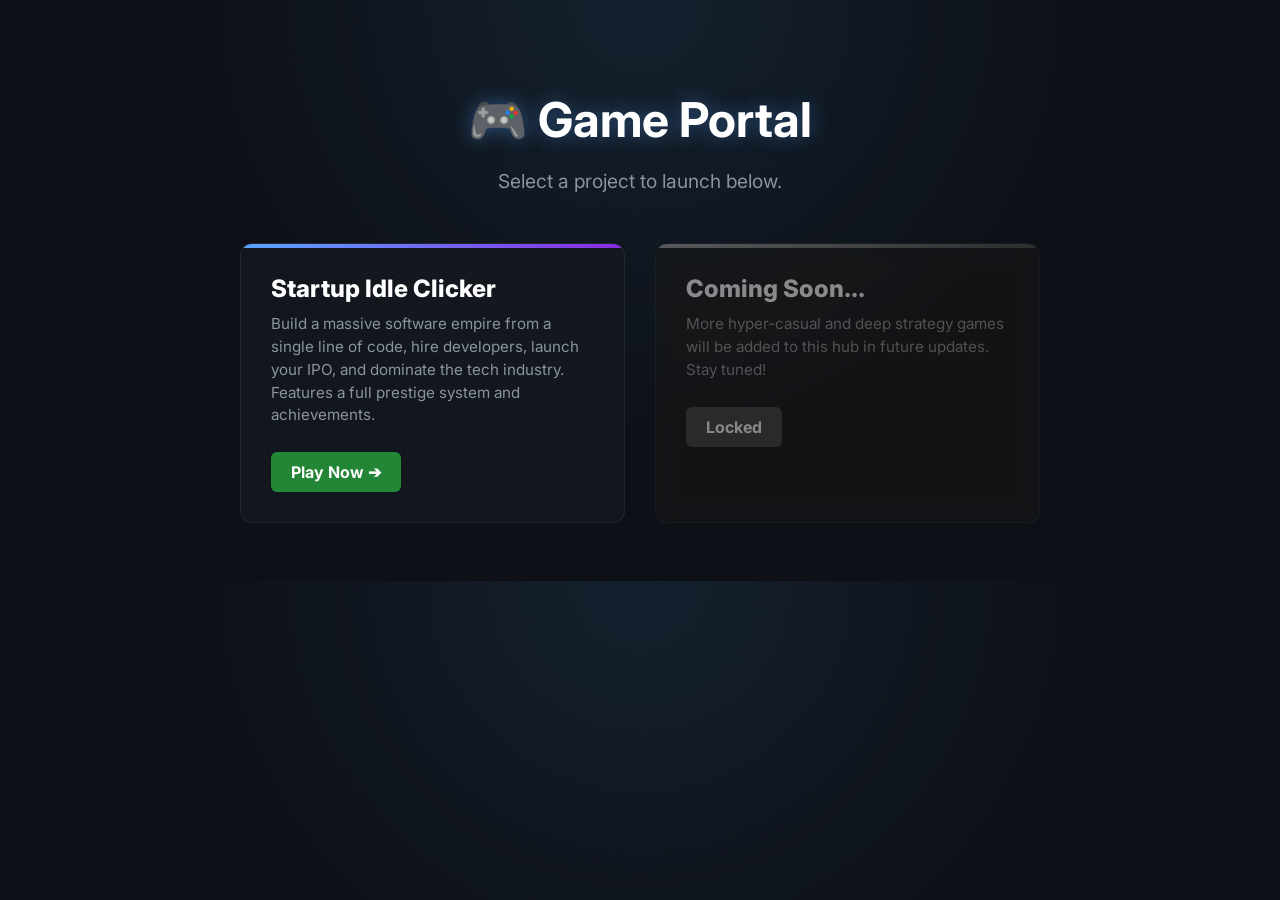
==== index.html @ 1bd76b30 "init commit, entery page, idle clicker first game" ====
<!DOCTYPE html>
<html lang="en">
<head>
    <meta charset="UTF-8">
    <meta name="viewport" content="width=device-width, initial-scale=1.0">
    <title>AG Games Portal</title>
    <link href="https://fonts.googleapis.com/css2?family=Inter:wght@400;600;800&display=swap" rel="stylesheet">
    <style>
        body { 
            font-family: 'Inter', -apple-system, sans-serif; 
            background: #0d1117; 
            color: #c9d1d9; 
            text-align: center; 
            padding: 50px; 
            background-image: radial-gradient(circle at 50% 0%, rgba(88, 166, 255, 0.1), transparent 50%);
        }
        .portal-container {
            max-width: 800px;
            margin: 0 auto;
        }
        h1 { 
            font-size: 3rem;
            margin-bottom: 20px; 
            color: #fff;
            text-shadow: 0 0 20px rgba(88,166,255,0.4);
        }
        .subtitle {
            color: #8b949e;
            margin-bottom: 50px;
            font-size: 1.2rem;
        }
        .game-grid {
            display: grid;
            grid-template-columns: repeat(auto-fill, minmax(300px, 1fr));
            gap: 30px;
        }
        .game-card { 
            border: 1px solid rgba(48, 54, 61, 0.5); 
            padding: 30px; 
            border-radius: 12px; 
            background: rgba(22, 27, 34, 0.7); 
            backdrop-filter: blur(10px);
            transition: all 0.3s cubic-bezier(0.175, 0.885, 0.32, 1.275); 
            text-align: left;
            position: relative;
            overflow: hidden;
        }
        .game-card::before {
            content: '';
            position: absolute;
            top: 0; left: 0; right: 0; height: 4px;
            background: linear-gradient(90deg, #58a6ff, #8a2be2);
        }
        .game-card:hover { 
            transform: translateY(-8px); 
            border-color: #58a6ff; 
            box-shadow: 0 15px 30px rgba(0,0,0,0.5), 0 0 20px rgba(88,166,255,0.2);
        }
        .game-title {
            color: #fff;
            font-size: 1.5rem;
            margin-bottom: 10px;
            font-weight: 800;
        }
        .game-desc {
            color: #8b949e; 
            margin-bottom: 25px;
            line-height: 1.5;
            font-size: 0.95rem;
        }
        .play-btn { 
            display: inline-block;
            background: #238636;
            color: white; 
            text-decoration: none; 
            font-weight: bold; 
            padding: 10px 20px;
            border-radius: 6px;
            transition: background 0.2s;
        }
        .play-btn:hover {
            background: #2ea043;
        }
    </style>
</head>
<body>
    <div class="portal-container">
        <h1>🎮 Game Portal</h1>
        <p class="subtitle">Select a project to launch below.</p>
        
        <div class="game-grid">
            <div class="game-card">
                <div class="game-title">Startup Idle Clicker</div>
                <div class="game-desc">Build a massive software empire from a single line of code, hire developers, launch your IPO, and dominate the tech industry. Features a full prestige system and achievements.</div>
                <a href="./startup_idle_clicker/index.html" class="play-btn">Play Now ➔</a>
            </div>
            
            <!-- Future games can be appended here -->
            <div class="game-card" style="opacity:0.5; filter:grayscale(1);">
                <div class="game-title">Coming Soon...</div>
                <div class="game-desc">More hyper-casual and deep strategy games will be added to this hub in future updates. Stay tuned!</div>
                <span class="play-btn" style="background:#444; cursor:not-allowed;">Locked</span>
            </div>
        </div>
    </div>
</body>
</html>
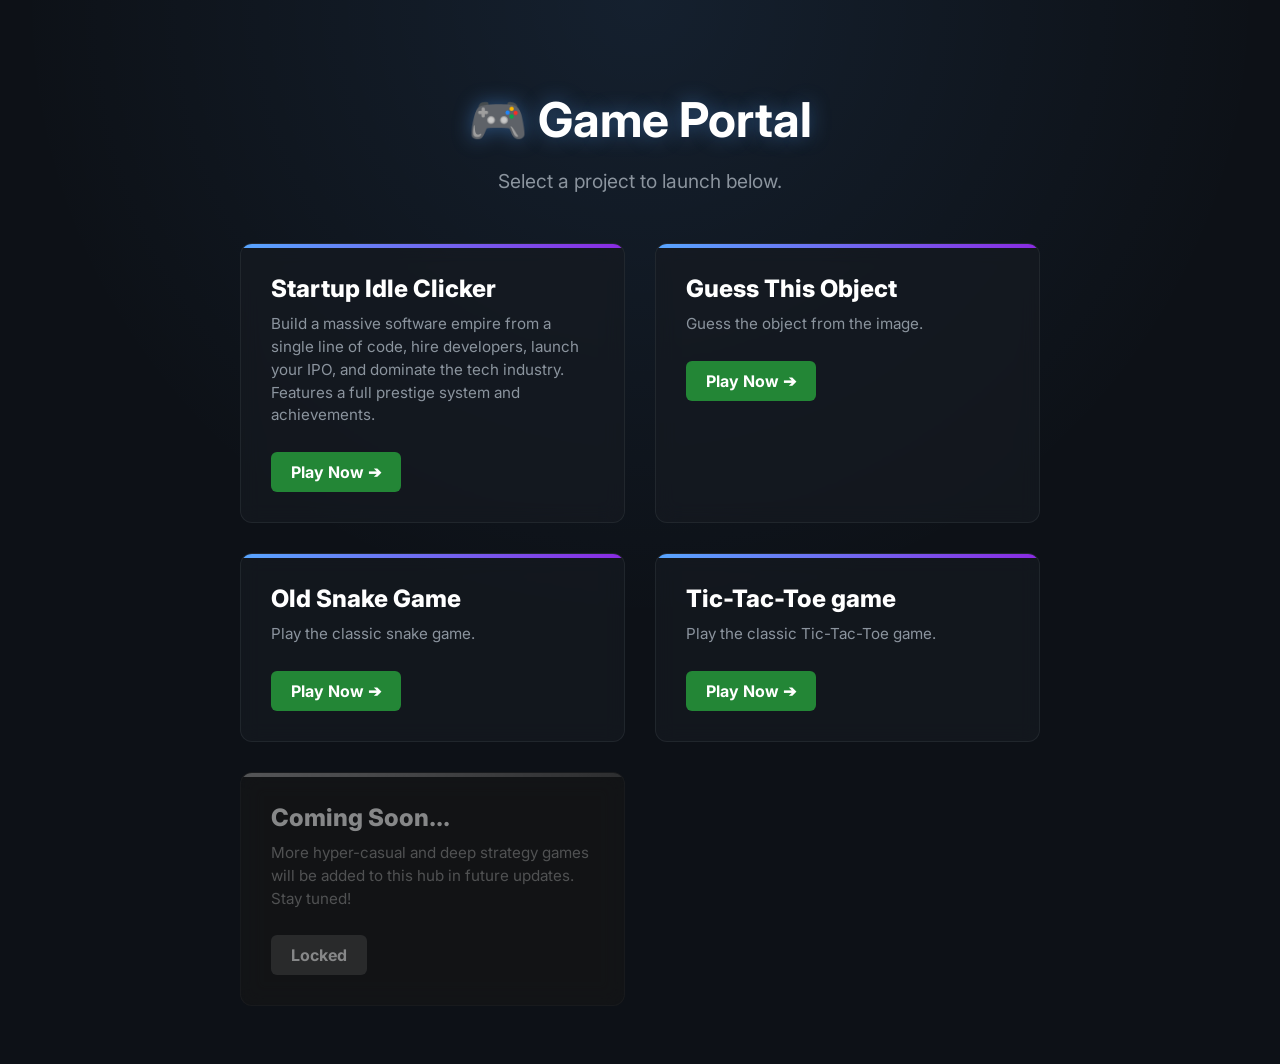
==== commit 1e20fcf2: "populate more games" ====
--- a/index.html
+++ b/index.html
@@ -1,107 +1,147 @@
 <!DOCTYPE html>
 <html lang="en">
+
 <head>
     <meta charset="UTF-8">
     <meta name="viewport" content="width=device-width, initial-scale=1.0">
     <title>AG Games Portal</title>
+    <script async src="https://pagead2.googlesyndication.com/pagead/js/adsbygoogle.js?client=ca-pub-1398972486404954"
+        crossorigin="anonymous"></script>
     <link href="https://fonts.googleapis.com/css2?family=Inter:wght@400;600;800&display=swap" rel="stylesheet">
     <style>
-        body { 
-            font-family: 'Inter', -apple-system, sans-serif; 
-            background: #0d1117; 
-            color: #c9d1d9; 
-            text-align: center; 
-            padding: 50px; 
+        body {
+            font-family: 'Inter', -apple-system, sans-serif;
+            background: #0d1117;
+            color: #c9d1d9;
+            text-align: center;
+            padding: 50px;
             background-image: radial-gradient(circle at 50% 0%, rgba(88, 166, 255, 0.1), transparent 50%);
         }
+
         .portal-container {
             max-width: 800px;
             margin: 0 auto;
         }
-        h1 { 
+
+        h1 {
             font-size: 3rem;
-            margin-bottom: 20px; 
+            margin-bottom: 20px;
             color: #fff;
-            text-shadow: 0 0 20px rgba(88,166,255,0.4);
+            text-shadow: 0 0 20px rgba(88, 166, 255, 0.4);
         }
+
         .subtitle {
             color: #8b949e;
             margin-bottom: 50px;
             font-size: 1.2rem;
         }
+
         .game-grid {
             display: grid;
             grid-template-columns: repeat(auto-fill, minmax(300px, 1fr));
             gap: 30px;
         }
-        .game-card { 
-            border: 1px solid rgba(48, 54, 61, 0.5); 
-            padding: 30px; 
-            border-radius: 12px; 
-            background: rgba(22, 27, 34, 0.7); 
+
+        .game-card {
+            border: 1px solid rgba(48, 54, 61, 0.5);
+            padding: 30px;
+            border-radius: 12px;
+            background: rgba(22, 27, 34, 0.7);
             backdrop-filter: blur(10px);
-            transition: all 0.3s cubic-bezier(0.175, 0.885, 0.32, 1.275); 
+            transition: all 0.3s cubic-bezier(0.175, 0.885, 0.32, 1.275);
             text-align: left;
             position: relative;
             overflow: hidden;
         }
+
         .game-card::before {
             content: '';
             position: absolute;
-            top: 0; left: 0; right: 0; height: 4px;
+            top: 0;
+            left: 0;
+            right: 0;
+            height: 4px;
             background: linear-gradient(90deg, #58a6ff, #8a2be2);
         }
-        .game-card:hover { 
-            transform: translateY(-8px); 
-            border-color: #58a6ff; 
-            box-shadow: 0 15px 30px rgba(0,0,0,0.5), 0 0 20px rgba(88,166,255,0.2);
+
+        .game-card:hover {
+            transform: translateY(-8px);
+            border-color: #58a6ff;
+            box-shadow: 0 15px 30px rgba(0, 0, 0, 0.5), 0 0 20px rgba(88, 166, 255, 0.2);
         }
+
         .game-title {
             color: #fff;
             font-size: 1.5rem;
             margin-bottom: 10px;
             font-weight: 800;
         }
+
         .game-desc {
-            color: #8b949e; 
+            color: #8b949e;
             margin-bottom: 25px;
             line-height: 1.5;
             font-size: 0.95rem;
         }
-        .play-btn { 
+
+        .play-btn {
             display: inline-block;
             background: #238636;
-            color: white; 
-            text-decoration: none; 
-            font-weight: bold; 
+            color: white;
+            text-decoration: none;
+            font-weight: bold;
             padding: 10px 20px;
             border-radius: 6px;
             transition: background 0.2s;
         }
+
         .play-btn:hover {
             background: #2ea043;
         }
     </style>
 </head>
+
 <body>
     <div class="portal-container">
         <h1>🎮 Game Portal</h1>
         <p class="subtitle">Select a project to launch below.</p>
-        
+
         <div class="game-grid">
             <div class="game-card">
                 <div class="game-title">Startup Idle Clicker</div>
-                <div class="game-desc">Build a massive software empire from a single line of code, hire developers, launch your IPO, and dominate the tech industry. Features a full prestige system and achievements.</div>
+                <div class="game-desc">Build a massive software empire from a single line of code, hire developers,
+                    launch your IPO, and dominate the tech industry. Features a full prestige system and achievements.
+                </div>
                 <a href="./startup_idle_clicker/index.html" class="play-btn">Play Now ➔</a>
             </div>
-            
+
+            <div class="game-card">
+                <div class="game-title">Guess This Object</div>
+                <div class="game-desc">Guess the object from the image.</div>
+                <a href="https://romanmamrukov.github.io/guessGame/" class="play-btn">Play Now ➔</a>
+            </div>
+
+            <div class="game-card">
+                <div class="game-title">Old Snake Game</div>
+                <div class="game-desc">Play the classic snake game.</div>
+                <a href="https://romanmamrukov.github.io/snakegame/" class="play-btn">Play Now ➔</a>
+            </div>
+
+            <div class="game-card">
+                <div class="game-title">Tic-Tac-Toe game</div>
+                <div class="game-desc">Play the classic Tic-Tac-Toe game.</div>
+                <a href="https://romanmamrukov.github.io/TicTacToeWebGame/" class="play-btn">Play Now ➔</a>
+            </div>
+
             <!-- Future games can be appended here -->
             <div class="game-card" style="opacity:0.5; filter:grayscale(1);">
                 <div class="game-title">Coming Soon...</div>
-                <div class="game-desc">More hyper-casual and deep strategy games will be added to this hub in future updates. Stay tuned!</div>
+                <div class="game-desc">More hyper-casual and deep strategy games will be added to this hub in future
+                    updates. Stay tuned!</div>
                 <span class="play-btn" style="background:#444; cursor:not-allowed;">Locked</span>
             </div>
         </div>
     </div>
 </body>
-</html>
+
+</html>
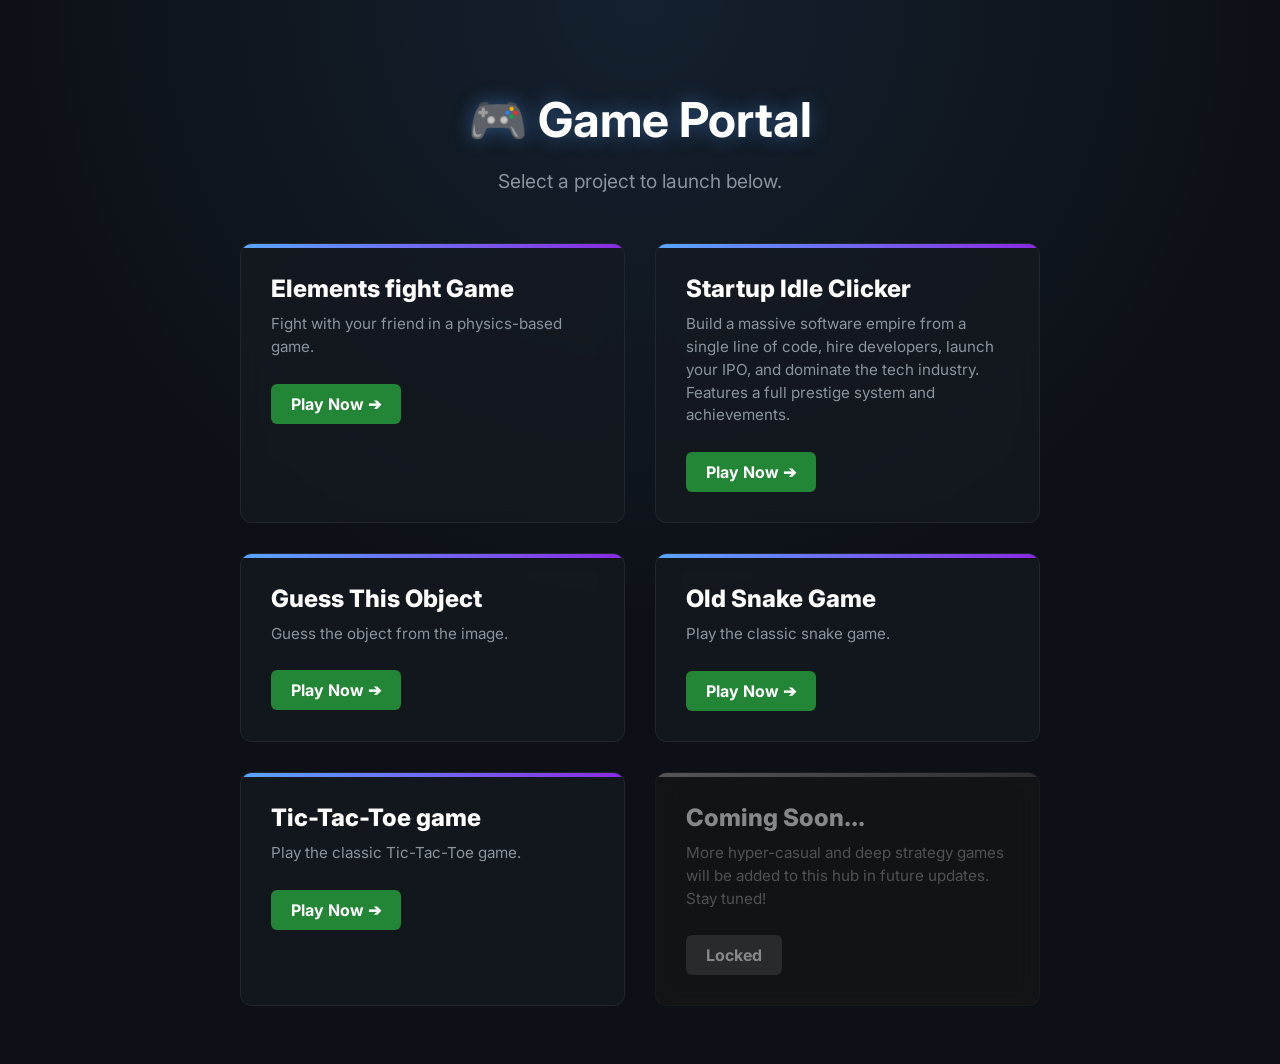
==== commit bf1f51c5: "update main page with new game" ====
--- a/index.html
+++ b/index.html
@@ -108,6 +108,12 @@
 
         <div class="game-grid">
             <div class="game-card">
+                <div class="game-title">Elements fight Game</div>
+                <div class="game-desc">Fight with your friend in a physics-based game.</div>
+                <a href="./el_fight/index.html" class="play-btn">Play Now ➔</a>
+            </div>
+
+            <div class="game-card">
                 <div class="game-title">Startup Idle Clicker</div>
                 <div class="game-desc">Build a massive software empire from a single line of code, hire developers,
                     launch your IPO, and dominate the tech industry. Features a full prestige system and achievements.
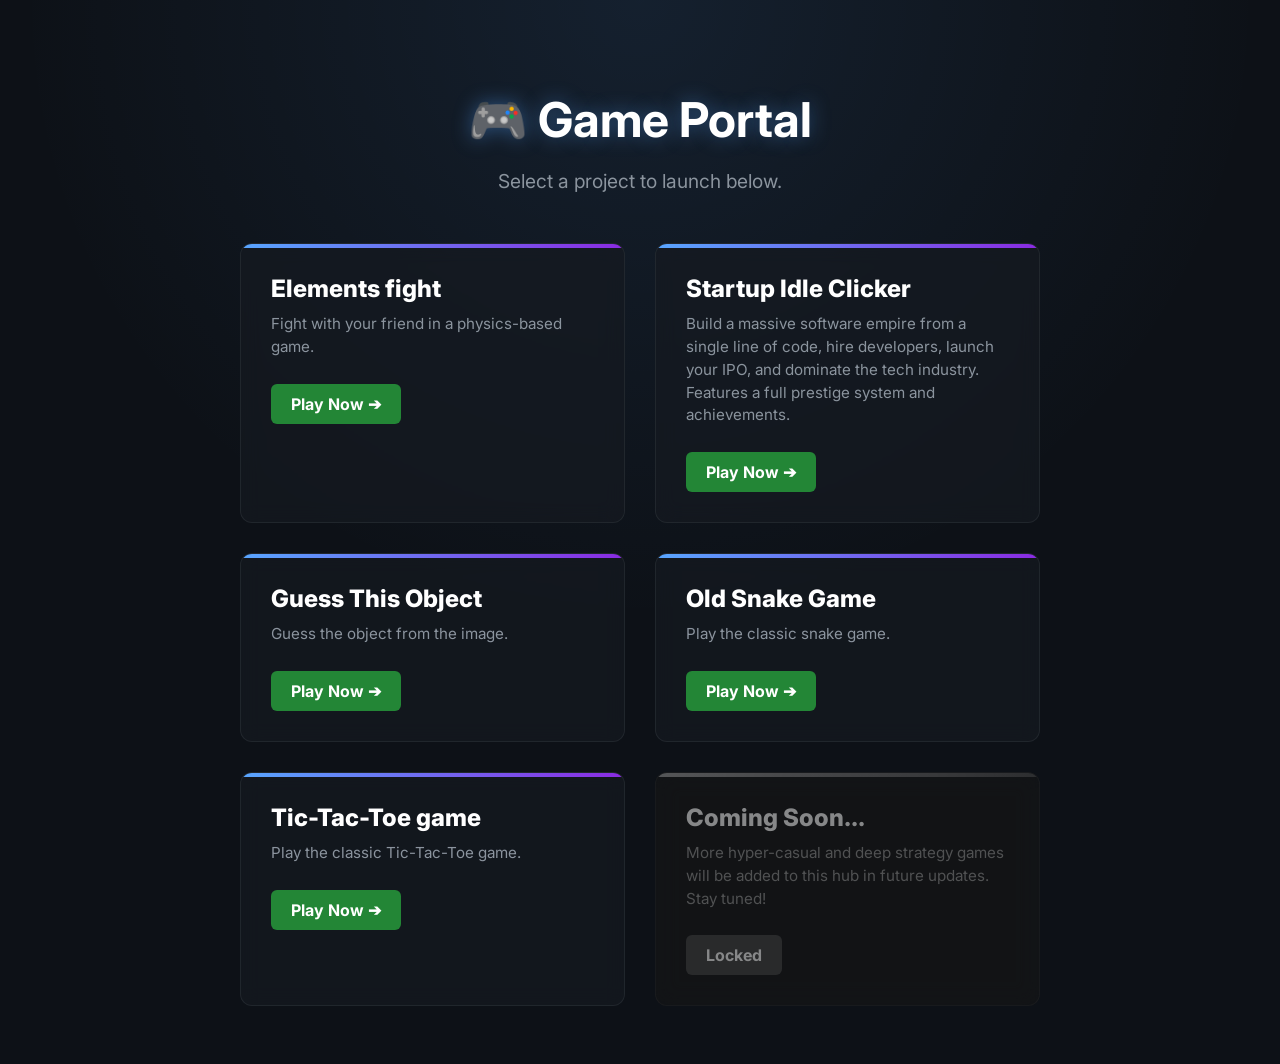
==== commit 26d88985: "changes in gameplay and host games connect" ====
--- a/index.html
+++ b/index.html
@@ -108,7 +108,7 @@
 
         <div class="game-grid">
             <div class="game-card">
-                <div class="game-title">Elements fight Game</div>
+                <div class="game-title">Elements fight</div>
                 <div class="game-desc">Fight with your friend in a physics-based game.</div>
                 <a href="./el_fight/index.html" class="play-btn">Play Now ➔</a>
             </div>
